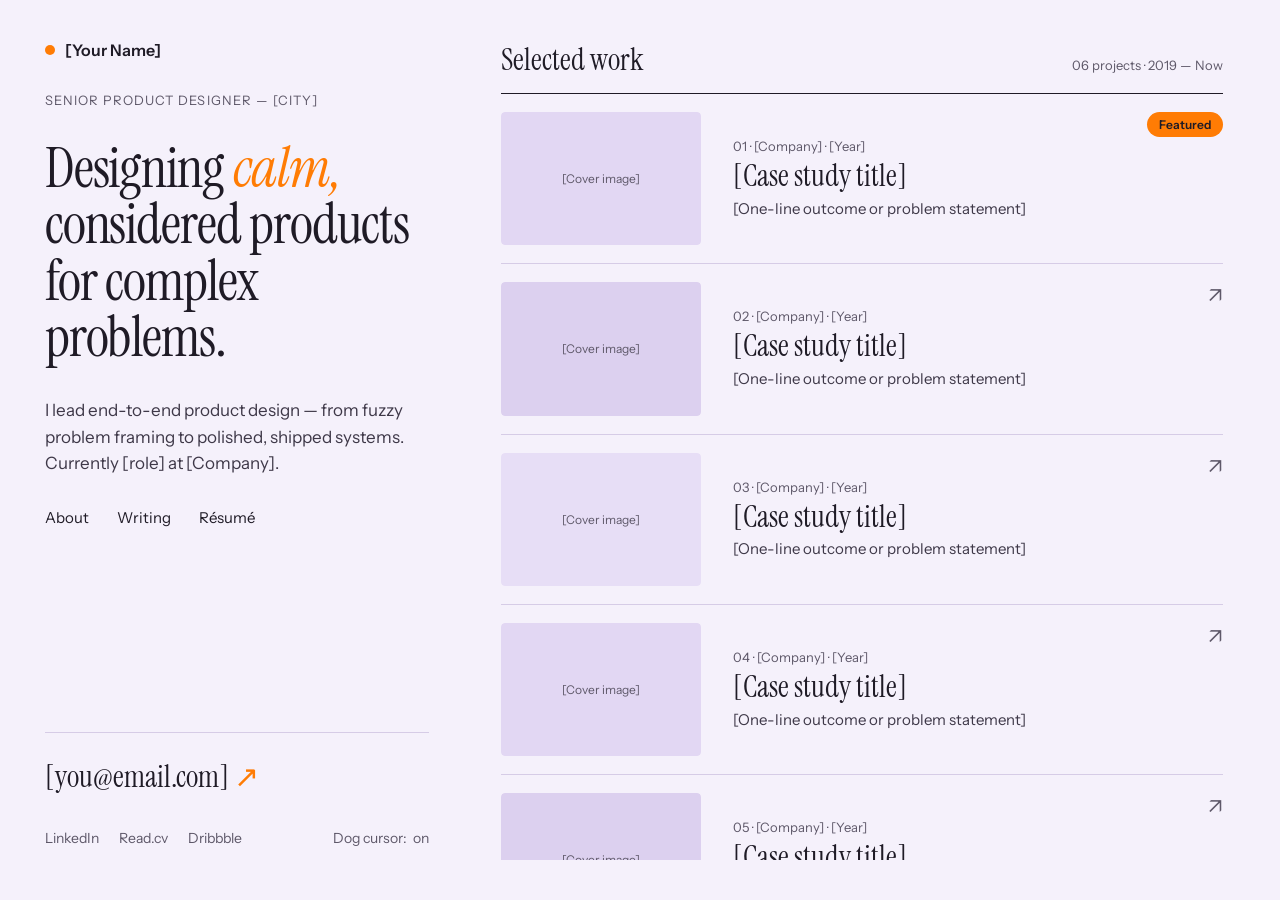
==== index.html @ d80ab1b8 "Add portfolio site: editorial split home and case study template Plain HTML/CSS/JS with a Whisper li" ====
<!doctype html>
<html lang="en">
<head>
  <meta charset="utf-8">
  <meta name="viewport" content="width=device-width, initial-scale=1">
  <title>[Your Name] — Senior Product Designer</title>
  <meta name="description" content="[Your Name] is a senior product designer designing calm, considered products for complex problems.">
  <link rel="preconnect" href="https://fonts.googleapis.com">
  <link rel="preconnect" href="https://fonts.gstatic.com" crossorigin>
  <link href="https://fonts.googleapis.com/css2?family=Instrument+Serif:ital@0;1&family=Instrument+Sans:wght@400;500;600&display=swap" rel="stylesheet">
  <link rel="stylesheet" href="styles.css">
  <script src="main.js" defer></script>
</head>
<body>
  <div class="shell">

    <aside class="intro">
      <div class="intro-top">
        <a class="brand" href="./"><span class="brand-dot"></span>[Your Name]</a>
        <p class="eyebrow">Senior Product Designer — [City]</p>
        <h1 class="serif">Designing <em class="accent wiggle">calm,</em> considered products for complex problems.</h1>
        <p class="bio">I lead end-to-end product design — from fuzzy problem framing to polished, shipped systems. Currently [role] at [Company].</p>
        <nav aria-label="Main">
          <a href="#" data-roll>About</a>
          <a href="#" data-roll>Writing</a>
          <a href="#" data-roll>Résumé</a>
        </nav>
      </div>

      <div class="contact">
        <a class="email" href="mailto:you@email.com">[you@email.com] <span class="accent">↗</span></a>
        <div class="contact-meta">
          <div class="socials">
            <a href="#" data-roll>LinkedIn</a>
            <a href="#" data-roll>Read.cv</a>
            <a href="#" data-roll>Dribbble</a>
          </div>
          <button class="dog-toggle" type="button" data-dog-toggle aria-pressed="true">Dog cursor: <span data-dog-state>on</span></button>
        </div>
      </div>
    </aside>

    <main class="worklist" id="work">
      <div class="worklist-head">
        <h2 class="serif">Selected work</h2>
        <span class="muted" style="font-size: 13px">06 projects · 2019 — Now</span>
      </div>

      <!-- To add a project: copy one <a class="project"> block.
           Replace the placeholder div with <img src="assets/your-cover.jpg" alt="…"> -->

      <a class="project" href="work/project-01.html">
        <div class="project-cover"><div class="placeholder">[Cover image]</div></div>
        <div class="project-text">
          <span class="project-meta">01 · [Company] · [Year]</span>
          <span class="project-title">[Case study title]</span>
          <span class="project-line">[One-line outcome or problem statement]</span>
        </div>
        <span class="tag">Featured</span>
      </a>

      <a class="project" href="#">
        <div class="project-cover"><div class="placeholder tone-2">[Cover image]</div></div>
        <div class="project-text">
          <span class="project-meta">02 · [Company] · [Year]</span>
          <span class="project-title">[Case study title]</span>
          <span class="project-line">[One-line outcome or problem statement]</span>
        </div>
        <span class="project-arrow" aria-hidden="true">↗</span>
      </a>

      <a class="project" href="#">
        <div class="project-cover"><div class="placeholder tone-3">[Cover image]</div></div>
        <div class="project-text">
          <span class="project-meta">03 · [Company] · [Year]</span>
          <span class="project-title">[Case study title]</span>
          <span class="project-line">[One-line outcome or problem statement]</span>
        </div>
        <span class="project-arrow" aria-hidden="true">↗</span>
      </a>

      <a class="project" href="#">
        <div class="project-cover"><div class="placeholder">[Cover image]</div></div>
        <div class="project-text">
          <span class="project-meta">04 · [Company] · [Year]</span>
          <span class="project-title">[Case study title]</span>
          <span class="project-line">[One-line outcome or problem statement]</span>
        </div>
        <span class="project-arrow" aria-hidden="true">↗</span>
      </a>

      <a class="project" href="#">
        <div class="project-cover"><div class="placeholder tone-2">[Cover image]</div></div>
        <div class="project-text">
          <span class="project-meta">05 · [Company] · [Year]</span>
          <span class="project-title">[Case study title]</span>
          <span class="project-line">[One-line outcome or problem statement]</span>
        </div>
        <span class="project-arrow" aria-hidden="true">↗</span>
      </a>

      <a class="project" href="#">
        <div class="project-cover"><div class="placeholder tone-3">[Cover image]</div></div>
        <div class="project-text">
          <span class="project-meta">06 · [Company] · [Year]</span>
          <span class="project-title">[Case study title]</span>
          <span class="project-line">[One-line outcome or problem statement]</span>
        </div>
        <span class="project-arrow" aria-hidden="true">↗</span>
      </a>

      <a class="archive-link" href="#">
        <span data-roll>Archive &amp; side projects</span>
        <span class="muted">→</span>
      </a>

      <p class="muted" style="font-size: 13px; padding: 8px 0 24px">© 2026 [Your Name]</p>
    </main>

  </div>
</body>
</html>
---- styles.css ----
/* ==========================================================================
   Tokens
   ========================================================================== */
:root {
  --bg: #F5F1FB;          /* Whisper lilac */
  --surface: #EDE6F8;     /* cards, insight boxes */
  --ink: #1F1B26;         /* primary text */
  --ink-2: #3E3848;       /* body text */
  --muted: #5E5869;       /* secondary text */
  --line: #D6CCE6;        /* dividers */
  --accent: #FF7C04;      /* the pop of color */
  --band: #6E597A;        /* "next case study" band */
  --band-text: #F5F1FB;
  --band-muted: #E6DEF2;

  --tone-1: #E2D7F3;      /* image placeholders */
  --tone-2: #DCD0EF;
  --tone-3: #E7DEF6;

  --serif: 'Instrument Serif', Georgia, serif;
  --sans: 'Instrument Sans', system-ui, -apple-system, sans-serif;

  --gutter: clamp(16px, 3.5vw, 56px);
  --max: 1280px;
  --ease: cubic-bezier(.2, .7, .2, 1);
}

/* ==========================================================================
   Base
   ========================================================================== */
*, *::before, *::after { box-sizing: border-box; }
html { -webkit-text-size-adjust: 100%; }
body {
  margin: 0;
  background: var(--bg);
  color: var(--ink);
  font-family: var(--sans);
  -webkit-font-smoothing: antialiased;
}
img { display: block; max-width: 100%; }
a { color: var(--ink); }
a:hover { color: var(--muted); }
:focus-visible { outline: 2px solid var(--ink); outline-offset: 3px; border-radius: 2px; }
h1, h2, h3, p, figure, blockquote, dl, dd { margin: 0; }

.serif { font-family: var(--serif); font-weight: 400; }
.eyebrow { font-size: 13px; letter-spacing: .08em; text-transform: uppercase; color: var(--muted); }
.muted { color: var(--muted); }
.accent { color: var(--accent); }
.visually-hidden {
  position: absolute; width: 1px; height: 1px; overflow: hidden;
  clip: rect(0 0 0 0); white-space: nowrap;
}

.brand { display: inline-flex; align-items: center; gap: 10px; text-decoration: none; font-weight: 600; font-size: 16px; }
.brand-dot { width: 10px; height: 10px; border-radius: 50%; background: var(--accent); transition: transform .4s var(--ease); }
.brand:hover .brand-dot { transform: scale(1.6); }

.placeholder {
  display: flex; align-items: center; justify-content: center;
  border-radius: 4px; background: var(--tone-1);
  color: var(--muted); font-size: 12px; text-align: center;
}
.tone-2 { background: var(--tone-2); }
.tone-3 { background: var(--tone-3); }

/* ==========================================================================
   Home — split layout
   ========================================================================== */
.shell {
  min-height: 100vh;
  padding: 40px var(--gutter);
  display: flex; flex-wrap: wrap; gap: 32px 72px;
}
.intro {
  flex: 1 1 340px; max-width: 460px;
  display: flex; flex-direction: column; justify-content: space-between; gap: 32px;
}
.intro-top { display: flex; flex-direction: column; gap: 32px; }
.intro h1 { font-size: clamp(44px, 4.4vw, 64px); line-height: 1; letter-spacing: -.02em; }
.intro .bio { font-size: 17px; line-height: 1.55; color: var(--ink-2); }
.intro nav { display: flex; flex-wrap: wrap; gap: 28px; font-size: 15px; }
.intro nav a { text-decoration: none; }

.contact { display: flex; flex-direction: column; gap: 20px; padding-top: 24px; border-top: 1px solid var(--line); }
.contact .email { font-family: var(--serif); font-size: 30px; text-decoration: none; }
.contact-meta { display: flex; flex-wrap: wrap; justify-content: space-between; align-items: center; gap: 16px; font-size: 14px; color: var(--muted); }
.socials { display: flex; flex-wrap: wrap; gap: 20px; }
.socials a { color: var(--muted); }

.worklist { flex: 999 1 560px; min-width: 0; display: flex; flex-direction: column; }
.worklist-head {
  position: sticky; top: 0; z-index: 1; background: var(--bg);
  display: flex; justify-content: space-between; align-items: baseline;
  padding-bottom: 14px; border-bottom: 1px solid var(--ink);
}
.worklist-head h2 { font-size: 30px; }

.project {
  display: flex; flex-wrap: wrap; align-items: center; gap: 16px 32px;
  padding: 18px 0; border-bottom: 1px solid var(--line);
  text-decoration: none; flex-shrink: 0;
}
.project:hover { color: var(--ink); }
.project-cover { flex: 0 0 200px; aspect-ratio: 3 / 2; overflow: hidden; border-radius: 4px; }
.project-cover > * { width: 100%; height: 100%; object-fit: cover; transition: transform .6s var(--ease); }
.project-text { flex: 1 1 260px; min-width: 0; display: flex; flex-direction: column; gap: 6px; }
.project-meta { font-size: 13px; color: var(--muted); }
.project-title { font-family: var(--serif); font-size: 30px; line-height: 1.05; }
.project-line { font-size: 15px; line-height: 1.45; color: var(--ink-2); }
.project-arrow { align-self: flex-start; font-size: 22px; color: var(--muted); transition: transform .4s var(--ease), color .4s; }
.tag { align-self: flex-start; padding: 5px 12px; border-radius: 999px; background: var(--accent); color: var(--ink); font-size: 12px; font-weight: 600; }

.archive-link { display: flex; justify-content: space-between; align-items: center; min-height: 64px; text-decoration: none; font-size: 15px; flex-shrink: 0; }

@media (min-width: 960px) {
  .shell { height: 100vh; overflow: hidden; flex-wrap: nowrap; }
  .intro { flex: 0 0 clamp(340px, 30vw, 440px); }
  .worklist { height: 100%; overflow-y: auto; padding-right: 12px; scrollbar-width: thin; scrollbar-color: #CFC3E3 transparent; }
}

/* ==========================================================================
   Case study
   ========================================================================== */
.topbar { position: sticky; top: 0; z-index: 10; background: var(--bg); border-bottom: 1px solid var(--line); }
.topbar-inner, .container { max-width: var(--max); margin: 0 auto; padding: 0 var(--gutter); }
.topbar-inner { min-height: 64px; display: flex; flex-wrap: wrap; justify-content: space-between; align-items: center; gap: 12px; font-size: 14px; }
.topbar-inner > a:not(.brand) { display: inline-flex; align-items: center; min-height: 44px; text-decoration: none; }

.cs-hero { padding: 96px 0 56px; display: flex; flex-direction: column; gap: 32px; }
.cs-hero h1 { max-width: 1080px; font-size: clamp(48px, 7vw, 104px); line-height: .98; letter-spacing: -.02em; }
.cs-hero .summary { max-width: 680px; font-size: 20px; line-height: 1.55; color: var(--ink-2); }

.facts {
  display: grid; grid-template-columns: repeat(auto-fit, minmax(200px, 1fr)); gap: 24px 32px;
  padding: 28px 0; border-top: 1px solid var(--ink); border-bottom: 1px solid var(--line);
}
.facts div { display: flex; flex-direction: column; gap: 6px; }
.facts dt { font-size: 13px; color: var(--muted); }
.facts dd { font-size: 16px; }

.hero-image { margin-top: 56px; aspect-ratio: 16 / 9; border-radius: 6px; font-size: 14px; }

.metrics { display: grid; grid-template-columns: repeat(auto-fit, minmax(220px, 1fr)); gap: 32px; padding: 72px 0; border-bottom: 1px solid var(--line); }
.metric { display: flex; flex-direction: column; gap: 10px; }
.metric-bar { width: 24px; height: 3px; background: var(--accent); }
.metric-value { font-family: var(--serif); font-size: 64px; line-height: 1; }
.metric-label { font-size: 15px; color: var(--ink-2); }

.chapter { display: flex; flex-wrap: wrap; gap: 24px 72px; padding: 96px 0; border-bottom: 1px solid var(--line); }
.chapter.no-rule { border-bottom: 0; }
.chapter-label { flex: 1 1 240px; max-width: 320px; }
.chapter-label > div { position: sticky; top: 104px; display: flex; flex-direction: column; gap: 8px; }
.chapter-label h2 { font-size: 40px; line-height: 1.05; }
.chapter-body { flex: 999 1 560px; min-width: 0; display: flex; flex-direction: column; gap: 24px; font-size: 18px; line-height: 1.65; color: var(--ink-2); }

.quote { display: flex; flex-direction: column; gap: 16px; padding: 16px 0; }
.quote-mark { font-family: var(--serif); font-size: 72px; line-height: .5; color: var(--accent); }
.quote p { font-family: var(--serif); font-style: italic; font-size: clamp(28px, 3vw, 40px); line-height: 1.2; color: var(--ink); }
.quote cite { font-style: normal; font-size: 14px; color: var(--muted); }

.insights { display: grid; grid-template-columns: repeat(auto-fit, minmax(220px, 1fr)); gap: 16px; }
.insight { padding: 24px; border-radius: 6px; background: var(--surface); display: flex; flex-direction: column; gap: 8px; color: var(--ink); font-size: 17px; line-height: 1.45; }
.insight span:first-child { font-size: 13px; color: var(--muted); }

.figure { display: flex; flex-direction: column; gap: 14px; margin: 0 0 96px; }
.figure figcaption { font-size: 14px; color: var(--muted); }
.figure-pair { display: grid; grid-template-columns: repeat(auto-fit, minmax(300px, 1fr)); gap: 16px; }
.figure-pair > * { aspect-ratio: 4 / 3; border-radius: 6px; }
.figure-wide { aspect-ratio: 16 / 9; border-radius: 6px; font-size: 14px; }

.decisions { list-style: none; margin: 0; padding: 0; display: flex; flex-direction: column; gap: 0; }
.decisions li { display: flex; gap: 24px; padding: 32px 0; border-bottom: 1px solid var(--line); }
.decisions li:first-child { padding-top: 0; }
.decisions li:last-child { padding-bottom: 0; border-bottom: 0; }
.decisions .num { flex: 0 0 40px; font-family: var(--serif); font-size: 28px; color: var(--muted); }
.decisions h3 { font-family: var(--serif); font-weight: 400; font-size: 28px; line-height: 1.15; color: var(--ink); margin-bottom: 8px; }
.decisions p { font-size: 17px; line-height: 1.6; }

.next { display: block; background: var(--band); color: var(--band-text); text-decoration: none; }
.next:hover { color: var(--band-text); }
.next-inner { max-width: var(--max); margin: 0 auto; padding: 72px var(--gutter); display: flex; flex-wrap: wrap; align-items: center; gap: 32px 56px; }
.next-text { flex: 1 1 360px; display: flex; flex-direction: column; gap: 16px; }
.next-text .eyebrow, .next-text .muted { color: var(--band-muted); }
.next-title { font-family: var(--serif); font-size: clamp(40px, 5vw, 72px); line-height: 1; }
.next-cover { flex: 0 1 360px; aspect-ratio: 3 / 2; border-radius: 4px; background: #5B4866; color: var(--band-muted); }

.site-footer { max-width: var(--max); margin: 0 auto; padding: 32px var(--gutter) 40px; display: flex; flex-wrap: wrap; justify-content: space-between; align-items: center; gap: 16px; font-size: 14px; color: var(--muted); }
.site-footer .email { font-family: var(--serif); font-size: 24px; text-decoration: none; }

/* ==========================================================================
   Mini interactions
   Each one only runs on devices with a real hover pointer, and is switched
   off for people who ask their OS for reduced motion.
   ========================================================================== */

/* 1. Rolling links — text slides up and is replaced by a copy (main.js
      wraps the text of any element with [data-roll]). */
.roll { display: inline-block; height: 1.2em; line-height: 1.2; overflow: hidden; vertical-align: bottom; }
.roll-inner { display: block; transition: transform .45s var(--ease); }
.roll-inner > span { display: block; }

/* 2. Project rows — title shifts right and goes italic, cover zooms,
      arrow tilts toward the reader. */
.project-title { display: inline-block; transition: transform .5s var(--ease), letter-spacing .5s var(--ease); }

/* 3. Headline accent word wobbles once on hover. */
.wiggle { display: inline-block; }

@media (hover: hover) and (pointer: fine) and (prefers-reduced-motion: no-preference) {
  a:hover .roll-inner, button:hover .roll-inner { transform: translateY(-1.2em); }

  .project:hover .project-title { transform: translateX(10px); font-style: italic; }
  .project:hover .project-cover > * { transform: scale(1.06); }
  .project:hover .project-arrow { transform: translate(3px, -3px); color: var(--accent); }

  .wiggle:hover { animation: wiggle .7s var(--ease); }
}
@keyframes wiggle {
  0%, 100% { transform: rotate(0); }
  20% { transform: rotate(-6deg) translateY(-2px); }
  45% { transform: rotate(5deg); }
  70% { transform: rotate(-2deg); }
}

/* 4. Dog cursor — a little dog follows the pointer (main.js).
      The native cursor stays visible so nothing gets harder to use. */
.dog-cursor {
  position: fixed; left: 0; top: 0; z-index: 9999;
  width: 44px; height: 44px; pointer-events: none;
  opacity: 0; transition: opacity .3s, width .3s var(--ease), height .3s var(--ease);
  will-change: transform;
}
.dog-cursor.is-visible { opacity: 1; }
.dog-cursor.is-excited { width: 60px; height: 60px; }
.dog-cursor svg { width: 100%; height: 100%; display: block; }

.dog-toggle {
  display: inline-flex; align-items: center; gap: 6px; min-height: 44px; padding: 0;
  border: 0; background: none; font: inherit; color: var(--muted); cursor: pointer;
}
.dog-toggle:hover { color: var(--ink); }
@media not ((hover: hover) and (pointer: fine)) { .dog-toggle { display: none; } }
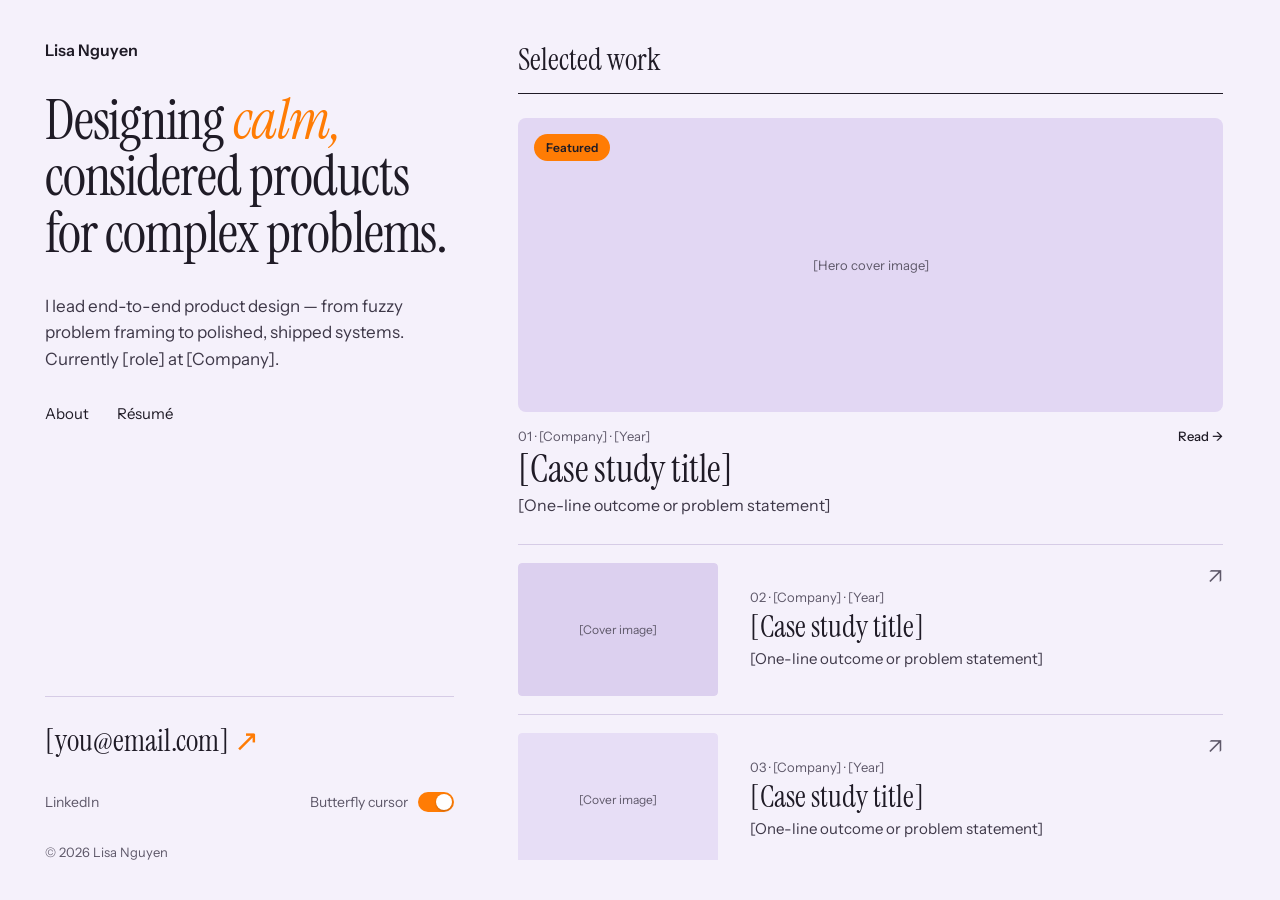
==== commit a6d8bd9d: "Add About page, featured card, butterfly cursor and layout fixes - Keep the split layout from 768px " ====
--- a/index.html
+++ b/index.html
@@ -3,8 +3,8 @@
 <head>
   <meta charset="utf-8">
   <meta name="viewport" content="width=device-width, initial-scale=1">
-  <title>[Your Name] — Senior Product Designer</title>
-  <meta name="description" content="[Your Name] is a senior product designer designing calm, considered products for complex problems.">
+  <title>Lisa Nguyen — Senior Product Designer</title>
+  <meta name="description" content="Lisa Nguyen is a senior product designer designing calm, considered products for complex problems.">
   <link rel="preconnect" href="https://fonts.googleapis.com">
   <link rel="preconnect" href="https://fonts.gstatic.com" crossorigin>
   <link href="https://fonts.googleapis.com/css2?family=Instrument+Serif:ital@0;1&family=Instrument+Sans:wght@400;500;600&display=swap" rel="stylesheet">
@@ -16,13 +16,11 @@
 
     <aside class="intro">
       <div class="intro-top">
-        <a class="brand" href="./"><span class="brand-dot"></span>[Your Name]</a>
-        <p class="eyebrow">Senior Product Designer — [City]</p>
+        <a class="brand" href="./">Lisa Nguyen</a>
         <h1 class="serif">Designing <em class="accent wiggle">calm,</em> considered products for complex problems.</h1>
         <p class="bio">I lead end-to-end product design — from fuzzy problem framing to polished, shipped systems. Currently [role] at [Company].</p>
         <nav aria-label="Main">
-          <a href="#" data-roll>About</a>
-          <a href="#" data-roll>Writing</a>
+          <a href="about.html" data-roll>About</a>
           <a href="#" data-roll>Résumé</a>
         </nav>
       </div>
@@ -32,23 +30,42 @@
         <div class="contact-meta">
           <div class="socials">
             <a href="#" data-roll>LinkedIn</a>
-            <a href="#" data-roll>Read.cv</a>
-            <a href="#" data-roll>Dribbble</a>
           </div>
-          <button class="dog-toggle" type="button" data-dog-toggle aria-pressed="true">Dog cursor: <span data-dog-state>on</span></button>
+          <button class="cursor-toggle" type="button" role="switch" aria-checked="true" data-cursor-toggle>
+            Butterfly cursor <span class="switch" aria-hidden="true"><span class="switch-thumb"></span></span>
+          </button>
         </div>
+        <p class="copyright">© 2026 Lisa Nguyen</p>
       </div>
     </aside>
 
     <main class="worklist" id="work">
       <div class="worklist-head">
         <h2 class="serif">Selected work</h2>
-        <span class="muted" style="font-size: 13px">06 projects · 2019 — Now</span>
       </div>
 
       <!-- To add a project: copy one <a class="project"> block.
            Replace the placeholder div with <img src="assets/your-cover.jpg" alt="…"> -->
 
+      <!-- Featured card · option A, slim (wide short cover, no button) -->
+      <a class="featured" href="work/project-01.html">
+        <div class="featured-cover">
+          <div class="placeholder">[Hero cover image]</div>
+          <span class="tag">Featured</span>
+        </div>
+        <div class="featured-text">
+          <span class="featured-meta">
+            <span>01 · [Company] · [Year]</span>
+            <span class="featured-read">Read <span class="featured-arrow" aria-hidden="true">→</span></span>
+          </span>
+          <span class="featured-title">[Case study title]</span>
+          <span class="featured-line">[One-line outcome or problem statement]</span>
+        </div>
+      </a>
+
+      <!-- [HIDDEN: featured-row] Original featured project as a regular row.
+           To bring it back, delete this comment's opening and closing lines
+           and remove the "Featured card · option A" block above.
       <a class="project" href="work/project-01.html">
         <div class="project-cover"><div class="placeholder">[Cover image]</div></div>
         <div class="project-text">
@@ -58,6 +75,7 @@
         </div>
         <span class="tag">Featured</span>
       </a>
+      [/HIDDEN: featured-row] -->
 
       <a class="project" href="#">
         <div class="project-cover"><div class="placeholder tone-2">[Cover image]</div></div>
@@ -109,12 +127,15 @@
         <span class="project-arrow" aria-hidden="true">↗</span>
       </a>
 
+      <!-- [HIDDEN: archive-link] "Archive & side projects" link, hidden for now.
+           To bring it back, delete this comment's opening and closing lines.
       <a class="archive-link" href="#">
         <span data-roll>Archive &amp; side projects</span>
         <span class="muted">→</span>
       </a>
+      [/HIDDEN: archive-link] -->
+      <div style="height: 24px"></div>
 
-      <p class="muted" style="font-size: 13px; padding: 8px 0 24px">© 2026 [Your Name]</p>
     </main>
 
   </div>
--- a/styles.css
+++ b/styles.css
@@ -52,9 +52,9 @@
   clip: rect(0 0 0 0); white-space: nowrap;
 }
 
-.brand { display: inline-flex; align-items: center; gap: 10px; text-decoration: none; font-weight: 600; font-size: 16px; }
-.brand-dot { width: 10px; height: 10px; border-radius: 50%; background: var(--accent); transition: transform .4s var(--ease); }
-.brand:hover .brand-dot { transform: scale(1.6); }
+.brand { display: inline-flex; align-items: center; text-decoration: none; font-weight: 600; font-size: 16px; }
+.copyright { font-size: 13px; color: var(--muted); }
+.site-footer .copyright { flex-basis: 100%; }
 
 .placeholder {
   display: flex; align-items: center; justify-content: center;
@@ -102,21 +102,37 @@
   text-decoration: none; flex-shrink: 0;
 }
 .project:hover { color: var(--ink); }
-.project-cover { flex: 0 0 200px; aspect-ratio: 3 / 2; overflow: hidden; border-radius: 4px; }
+.project-cover { flex: 0 0 clamp(140px, 16vw, 200px); aspect-ratio: 3 / 2; overflow: hidden; border-radius: 4px; }
 .project-cover > * { width: 100%; height: 100%; object-fit: cover; transition: transform .6s var(--ease); }
-.project-text { flex: 1 1 260px; min-width: 0; display: flex; flex-direction: column; gap: 6px; }
+.project-text { flex: 1 1 220px; min-width: 0; display: flex; flex-direction: column; gap: 6px; }
 .project-meta { font-size: 13px; color: var(--muted); }
 .project-title { font-family: var(--serif); font-size: 30px; line-height: 1.05; }
 .project-line { font-size: 15px; line-height: 1.45; color: var(--ink-2); }
 .project-arrow { align-self: flex-start; font-size: 22px; color: var(--muted); transition: transform .4s var(--ease), color .4s; }
 .tag { align-self: flex-start; padding: 5px 12px; border-radius: 999px; background: var(--accent); color: var(--ink); font-size: 12px; font-weight: 600; }
 
+/* Featured card — option A (slim): wide short cover at the top of the work list */
+.featured {
+  display: flex; flex-direction: column; gap: 16px; flex-shrink: 0;
+  padding: 24px 0 26px; border-bottom: 1px solid var(--line); text-decoration: none;
+}
+.featured:hover { color: var(--ink); }
+.featured-cover { position: relative; aspect-ratio: 12 / 5; overflow: hidden; border-radius: 8px; }
+.featured-cover > :first-child { width: 100%; height: 100%; object-fit: cover; font-size: 13px; transition: transform .7s var(--ease); }
+.featured-cover .tag { position: absolute; top: 16px; left: 16px; padding: 6px 12px; }
+.featured-text { display: flex; flex-direction: column; gap: 6px; }
+.featured-meta { display: flex; justify-content: space-between; align-items: baseline; gap: 16px; font-size: 13px; color: var(--muted); }
+.featured-read { color: var(--ink); font-weight: 500; white-space: nowrap; }
+.featured-title { font-family: var(--serif); font-size: clamp(30px, 3vw, 38px); line-height: 1.02; display: inline-block; transition: transform .5s var(--ease); }
+.featured-line { font-size: 16px; line-height: 1.45; color: var(--ink-2); }
+.featured-arrow { display: inline-block; transition: transform .4s var(--ease); }
+
 .archive-link { display: flex; justify-content: space-between; align-items: center; min-height: 64px; text-decoration: none; font-size: 15px; flex-shrink: 0; }
 
-@media (min-width: 960px) {
-  .shell { height: 100vh; overflow: hidden; flex-wrap: nowrap; }
-  .intro { flex: 0 0 clamp(340px, 30vw, 440px); }
-  .worklist { height: 100%; overflow-y: auto; padding-right: 12px; scrollbar-width: thin; scrollbar-color: #CFC3E3 transparent; }
+@media (min-width: 768px) {
+  .shell { height: 100vh; overflow: hidden; flex-wrap: nowrap; column-gap: clamp(32px, 5vw, 72px); }
+  .intro { flex: 0 0 clamp(280px, 32vw, 440px); }
+  .worklist { flex: 1 1 0; height: 100%; overflow-y: auto; padding-right: 12px; scrollbar-width: thin; scrollbar-color: #CFC3E3 transparent; }
 }
 
 /* ==========================================================================
@@ -189,6 +205,48 @@
 .site-footer .email { font-family: var(--serif); font-size: 24px; text-decoration: none; }
 
 /* ==========================================================================
+   About
+   ========================================================================== */
+.about-hero { display: flex; flex-wrap: wrap; align-items: flex-end; gap: 48px 72px; padding: 96px 0; border-bottom: 1px solid var(--ink); }
+.about-intro { flex: 999 1 520px; display: flex; flex-direction: column; gap: 32px; }
+.about-intro h1 { font-size: clamp(40px, 5.2vw, 76px); line-height: 1.02; letter-spacing: -.02em; }
+.about-intro .summary { max-width: 620px; font-size: 20px; line-height: 1.55; color: var(--ink-2); }
+.portrait { flex: 1 1 280px; max-width: 400px; aspect-ratio: 4 / 5; border-radius: 6px; object-fit: cover; font-size: 14px; }
+
+.principles { list-style: none; margin: 0; padding: 0; display: flex; flex-direction: column; }
+.principles li { display: flex; gap: 24px; padding: 28px 0; border-bottom: 1px solid var(--line); }
+.principles li:first-child { padding-top: 0; }
+.principles li:last-child { padding-bottom: 0; border-bottom: 0; }
+.principles .num { flex: 0 0 40px; font-family: var(--serif); font-size: 28px; color: var(--muted); }
+.principles h3 { font-family: var(--serif); font-weight: 400; font-size: 28px; line-height: 1.15; color: var(--ink); margin-bottom: 6px; }
+
+.experience { list-style: none; margin: 0; padding: 0; border-top: 1px solid var(--line); }
+.experience li {
+  display: grid; grid-template-columns: minmax(0, 3fr) minmax(0, 2fr) auto; gap: 8px 24px; align-items: baseline;
+  padding: 20px 0; border-bottom: 1px solid var(--line);
+}
+.exp-role { font-family: var(--serif); font-size: 26px; line-height: 1.15; color: var(--ink); }
+.exp-co { font-size: 16px; color: var(--ink-2); }
+.exp-years { font-size: 14px; color: var(--muted); white-space: nowrap; }
+@media (max-width: 600px) {
+  .experience li { grid-template-columns: 1fr auto; }
+  .exp-co { grid-column: 1; grid-row: 2; }
+}
+
+.capabilities { display: grid; grid-template-columns: repeat(auto-fit, minmax(180px, 1fr)); gap: 32px; }
+.cap-head { font-family: var(--sans); font-size: 13px; font-weight: 500; letter-spacing: .08em; text-transform: uppercase; color: var(--muted); margin-bottom: 14px; }
+.capabilities ul { list-style: none; margin: 0; padding: 0; display: flex; flex-direction: column; gap: 10px; color: var(--ink); font-size: 17px; }
+
+.offclock { display: grid; grid-template-columns: repeat(3, minmax(0, 1fr)); gap: 12px; margin-top: 16px; }
+.offclock > * { aspect-ratio: 1; border-radius: 6px; }
+@media (max-width: 600px) { .offclock { grid-template-columns: repeat(2, minmax(0, 1fr)); } }
+
+.about-cta { border-top: 1px solid var(--line); padding: 96px 0 72px; }
+.about-cta .container { display: flex; flex-direction: column; gap: 24px; }
+.cta-link { font-family: var(--serif); font-size: clamp(48px, 8vw, 128px); line-height: .95; letter-spacing: -.03em; text-decoration: none; }
+.cta-link em { color: var(--accent); }
+
+/* ==========================================================================
    Mini interactions
    Each one only runs on devices with a real hover pointer, and is switched
    off for people who ask their OS for reduced motion.
@@ -215,6 +273,10 @@
   .project:hover .project-arrow { transform: translate(3px, -3px); color: var(--accent); }
 
   .wiggle:hover { animation: wiggle .7s var(--ease); }
+
+  .featured:hover .featured-cover > :first-child { transform: scale(1.04); }
+  .featured:hover .featured-title { transform: translateX(8px); font-style: italic; }
+  .featured:hover .featured-arrow { transform: translateX(4px); }
 }
 @keyframes wiggle {
   0%, 100% { transform: rotate(0); }
@@ -223,21 +285,43 @@
   70% { transform: rotate(-2deg); }
 }
 
-/* 4. Dog cursor — a little dog follows the pointer (main.js).
-      The native cursor stays visible so nothing gets harder to use. */
-.dog-cursor {
+/* 4. Butterfly cursor — a monarch follows the pointer (main.js) and flaps its
+      wings over links. The native cursor stays visible. */
+.cursor-buddy {
   position: fixed; left: 0; top: 0; z-index: 9999;
   width: 44px; height: 44px; pointer-events: none;
   opacity: 0; transition: opacity .3s, width .3s var(--ease), height .3s var(--ease);
   will-change: transform;
 }
-.dog-cursor.is-visible { opacity: 1; }
-.dog-cursor.is-excited { width: 60px; height: 60px; }
-.dog-cursor svg { width: 100%; height: 100%; display: block; }
-
-.dog-toggle {
-  display: inline-flex; align-items: center; gap: 6px; min-height: 44px; padding: 0;
+.cursor-buddy.is-visible { opacity: 1; }
+.cursor-buddy.is-excited { width: 52px; height: 52px; }
+.cursor-buddy svg { width: 100%; height: 100%; display: block; overflow: visible; }
+
+/* Each wing folds toward the body (x = 32 in the drawing) and back out. */
+.cursor-buddy .wing { transform-box: view-box; transform-origin: 32px 32px; }
+.cursor-buddy.is-excited .wing { animation: flap .32s ease-in-out infinite alternate; }
+@keyframes flap {
+  from { transform: scaleX(1); }
+  to { transform: scaleX(.18); }
+}
+@media (prefers-reduced-motion: reduce) {
+  .cursor-buddy.is-excited .wing { animation: none; transform: scaleX(.7); }
+}
+
+.cursor-toggle {
+  display: inline-flex; align-items: center; gap: 10px; min-height: 44px; padding: 0;
   border: 0; background: none; font: inherit; color: var(--muted); cursor: pointer;
 }
-.dog-toggle:hover { color: var(--ink); }
-@media not ((hover: hover) and (pointer: fine)) { .dog-toggle { display: none; } }
+.cursor-toggle:hover { color: var(--ink); }
+.switch {
+  position: relative; flex: none; width: 36px; height: 20px; border-radius: 999px;
+  background: #8F849F; transition: background .25s var(--ease);
+}
+.switch-thumb {
+  position: absolute; top: 2px; left: 2px; width: 16px; height: 16px; border-radius: 50%;
+  background: #fff; box-shadow: 0 1px 2px rgb(31 27 38 / .25);
+  transition: transform .25s var(--ease);
+}
+.cursor-toggle[aria-checked="true"] .switch { background: var(--accent); }
+.cursor-toggle[aria-checked="true"] .switch-thumb { transform: translateX(16px); }
+@media not ((hover: hover) and (pointer: fine)) { .cursor-toggle { display: none; } }
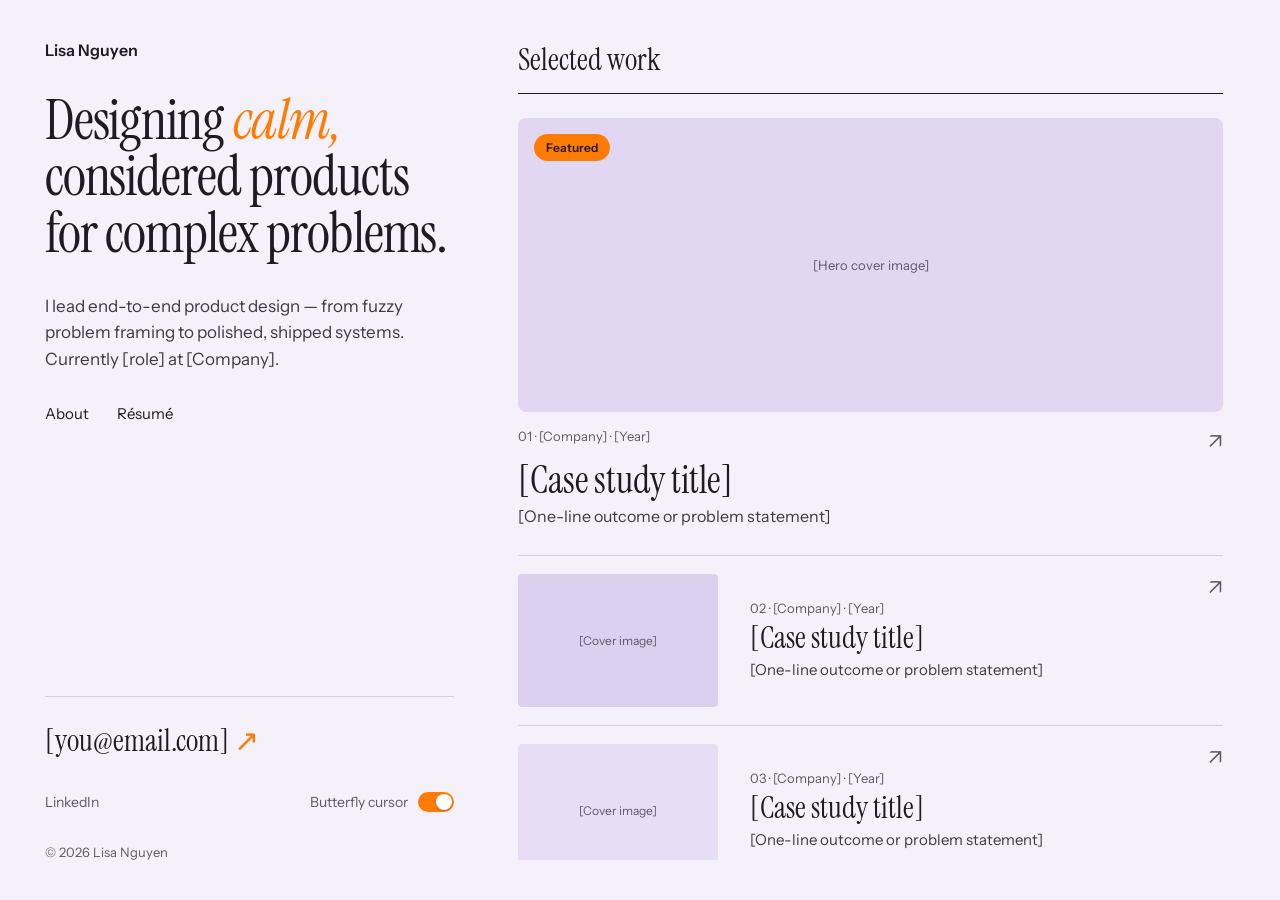
==== commit 6eff0b8d: "Use the corner arrow on the featured card Replace the featured card's "Read →" text link with the sa" ====
--- a/index.html
+++ b/index.html
@@ -56,7 +56,7 @@
         <div class="featured-text">
           <span class="featured-meta">
             <span>01 · [Company] · [Year]</span>
-            <span class="featured-read">Read <span class="featured-arrow" aria-hidden="true">→</span></span>
+            <span class="project-arrow" aria-hidden="true">↗</span>
           </span>
           <span class="featured-title">[Case study title]</span>
           <span class="featured-line">[One-line outcome or problem statement]</span>
--- a/styles.css
+++ b/styles.css
@@ -121,11 +121,9 @@
 .featured-cover > :first-child { width: 100%; height: 100%; object-fit: cover; font-size: 13px; transition: transform .7s var(--ease); }
 .featured-cover .tag { position: absolute; top: 16px; left: 16px; padding: 6px 12px; }
 .featured-text { display: flex; flex-direction: column; gap: 6px; }
-.featured-meta { display: flex; justify-content: space-between; align-items: baseline; gap: 16px; font-size: 13px; color: var(--muted); }
-.featured-read { color: var(--ink); font-weight: 500; white-space: nowrap; }
+.featured-meta { display: flex; justify-content: space-between; align-items: flex-start; gap: 16px; font-size: 13px; color: var(--muted); }
 .featured-title { font-family: var(--serif); font-size: clamp(30px, 3vw, 38px); line-height: 1.02; display: inline-block; transition: transform .5s var(--ease); }
 .featured-line { font-size: 16px; line-height: 1.45; color: var(--ink-2); }
-.featured-arrow { display: inline-block; transition: transform .4s var(--ease); }
 
 .archive-link { display: flex; justify-content: space-between; align-items: center; min-height: 64px; text-decoration: none; font-size: 15px; flex-shrink: 0; }
 
@@ -276,7 +274,7 @@
 
   .featured:hover .featured-cover > :first-child { transform: scale(1.04); }
   .featured:hover .featured-title { transform: translateX(8px); font-style: italic; }
-  .featured:hover .featured-arrow { transform: translateX(4px); }
+  .featured:hover .project-arrow { transform: translate(3px, -3px); color: var(--accent); }
 }
 @keyframes wiggle {
   0%, 100% { transform: rotate(0); }
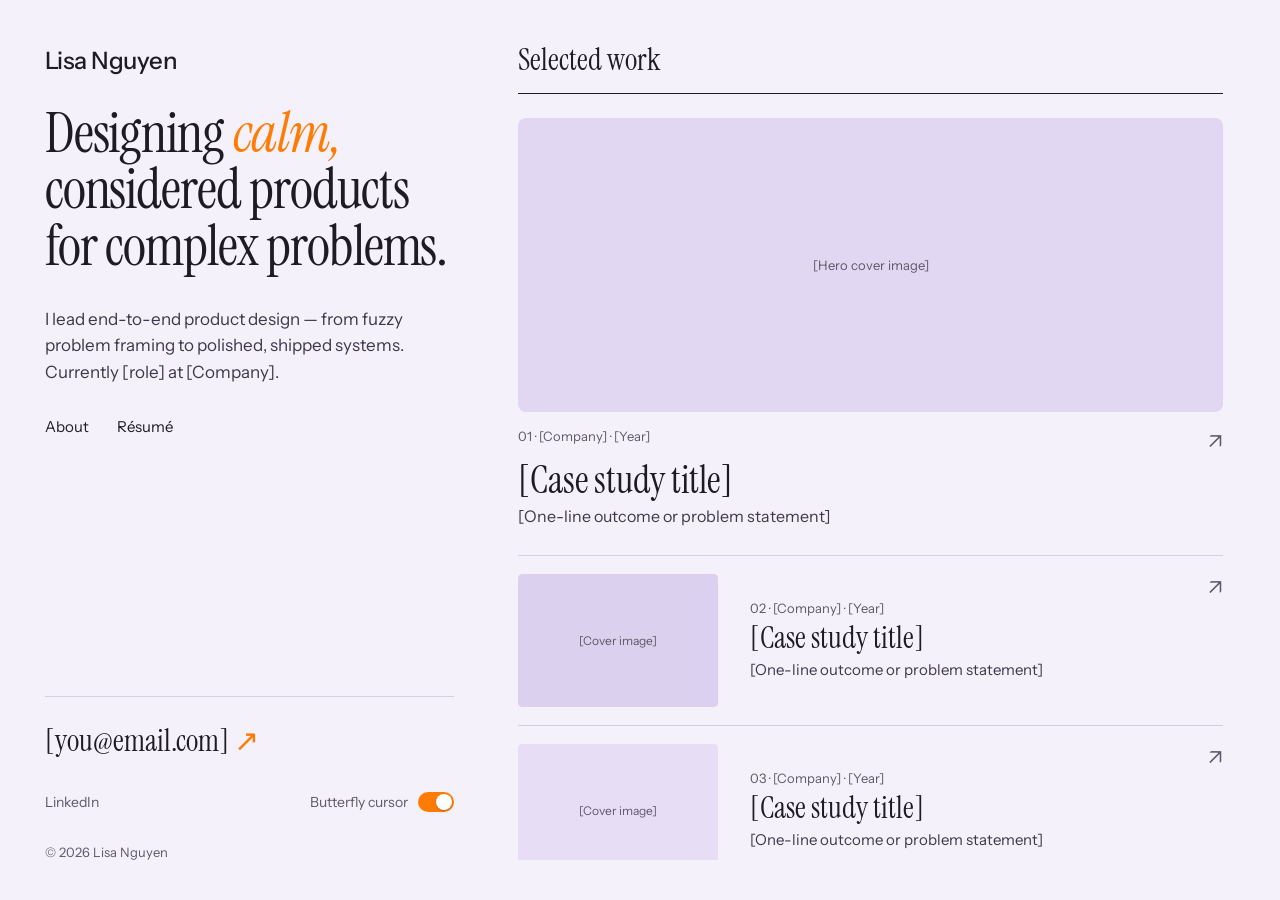
==== commit afcfdff5: "Polish the header name and featured card - Name: Instrument Sans at 24px, medium weight, slightly ti" ====
--- a/index.html
+++ b/index.html
@@ -17,7 +17,7 @@
     <aside class="intro">
       <div class="intro-top">
         <a class="brand" href="./">Lisa Nguyen</a>
-        <h1 class="serif">Designing <em class="accent wiggle">calm,</em> considered products for complex problems.</h1>
+        <h1 class="serif">Designing <em class="accent wave">calm,</em> considered products for complex problems.</h1>
         <p class="bio">I lead end-to-end product design — from fuzzy problem framing to polished, shipped systems. Currently [role] at [Company].</p>
         <nav aria-label="Main">
           <a href="about.html" data-roll>About</a>
@@ -51,7 +51,6 @@
       <a class="featured" href="work/project-01.html">
         <div class="featured-cover">
           <div class="placeholder">[Hero cover image]</div>
-          <span class="tag">Featured</span>
         </div>
         <div class="featured-text">
           <span class="featured-meta">
--- a/styles.css
+++ b/styles.css
@@ -9,6 +9,7 @@
   --muted: #5E5869;       /* secondary text */
   --line: #D6CCE6;        /* dividers */
   --accent: #FF7C04;      /* the pop of color */
+  --name-color: var(--ink);  /* your name in the header */
   --band: #6E597A;        /* "next case study" band */
   --band-text: #F5F1FB;
   --band-muted: #E6DEF2;
@@ -52,7 +53,8 @@
   clip: rect(0 0 0 0); white-space: nowrap;
 }
 
-.brand { display: inline-flex; align-items: center; text-decoration: none; font-weight: 600; font-size: 16px; }
+.brand { display: inline-flex; align-items: center; text-decoration: none; font-family: var(--sans); font-weight: 500; font-size: 24px; line-height: 1; letter-spacing: -0.02em; color: var(--name-color); transition: color .3s var(--ease); }
+.brand:hover { color: var(--muted); }
 .copyright { font-size: 13px; color: var(--muted); }
 .site-footer .copyright { flex-basis: 100%; }
 
@@ -129,7 +131,11 @@
 
 @media (min-width: 768px) {
   .shell { height: 100vh; overflow: hidden; flex-wrap: nowrap; column-gap: clamp(32px, 5vw, 72px); }
-  .intro { flex: 0 0 clamp(280px, 32vw, 440px); }
+  /* In very short windows the intro can be taller than the screen; let it
+     scroll on its own instead of clipping the email and copyright. */
+  .intro { flex: 0 0 clamp(280px, 32vw, 440px); overflow-y: auto; scrollbar-width: thin; scrollbar-color: #CFC3E3 transparent; }
+  /* Sit the name on the same baseline as the "Selected work" heading. */
+  .intro .brand { margin-top: 9px; }
   .worklist { flex: 1 1 0; height: 100%; overflow-y: auto; padding-right: 12px; scrollbar-width: thin; scrollbar-color: #CFC3E3 transparent; }
 }
 
@@ -260,8 +266,10 @@
       arrow tilts toward the reader. */
 .project-title { display: inline-block; transition: transform .5s var(--ease), letter-spacing .5s var(--ease); }
 
-/* 3. Headline accent word wobbles once on hover. */
-.wiggle { display: inline-block; }
+/* 3. Letter wave — each letter of the headline accent word hops in sequence
+      on hover (main.js splits words marked .wave into letters). */
+.wave { display: inline-block; }
+.wave-letter { display: inline-block; }
 
 @media (hover: hover) and (pointer: fine) and (prefers-reduced-motion: no-preference) {
   a:hover .roll-inner, button:hover .roll-inner { transform: translateY(-1.2em); }
@@ -270,17 +278,18 @@
   .project:hover .project-cover > * { transform: scale(1.06); }
   .project:hover .project-arrow { transform: translate(3px, -3px); color: var(--accent); }
 
-  .wiggle:hover { animation: wiggle .7s var(--ease); }
+  .wave:hover .wave-letter {
+    animation: wave .5s cubic-bezier(.2, .7, .2, 1) both;
+    animation-delay: calc(var(--i) * 60ms);
+  }
 
   .featured:hover .featured-cover > :first-child { transform: scale(1.04); }
   .featured:hover .featured-title { transform: translateX(8px); font-style: italic; }
   .featured:hover .project-arrow { transform: translate(3px, -3px); color: var(--accent); }
 }
-@keyframes wiggle {
-  0%, 100% { transform: rotate(0); }
-  20% { transform: rotate(-6deg) translateY(-2px); }
-  45% { transform: rotate(5deg); }
-  70% { transform: rotate(-2deg); }
+@keyframes wave {
+  0%, 100% { transform: translateY(0); }
+  40% { transform: translateY(-0.12em); }
 }
 
 /* 4. Butterfly cursor — a monarch follows the pointer (main.js) and flaps its
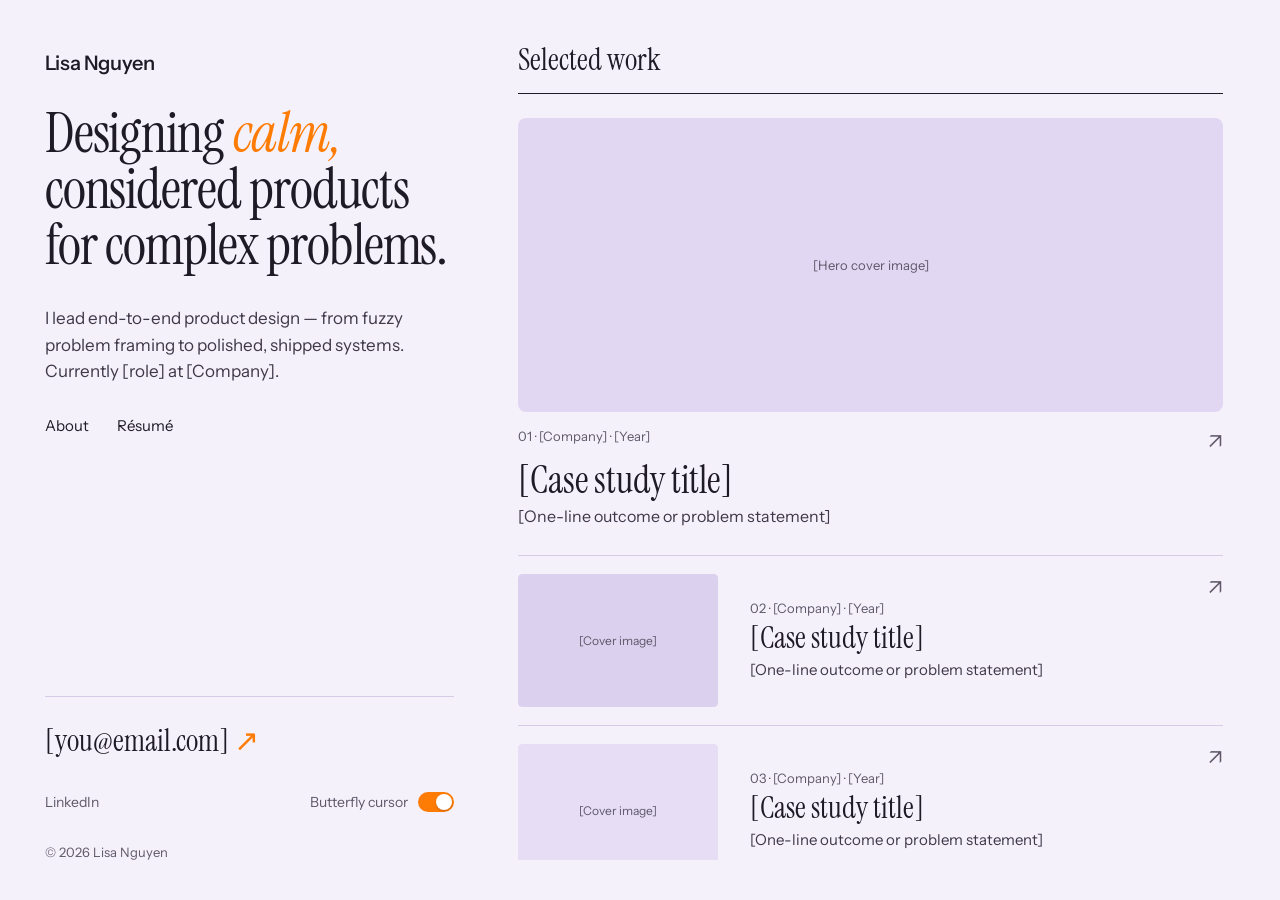
==== commit 6c46e4e3: "Set the header name to a light bold (550) at 20px Load Instrument Sans as a variable font (400–700) " ====
--- a/index.html
+++ b/index.html
@@ -7,7 +7,7 @@
   <meta name="description" content="Lisa Nguyen is a senior product designer designing calm, considered products for complex problems.">
   <link rel="preconnect" href="https://fonts.googleapis.com">
   <link rel="preconnect" href="https://fonts.gstatic.com" crossorigin>
-  <link href="https://fonts.googleapis.com/css2?family=Instrument+Serif:ital@0;1&family=Instrument+Sans:wght@400;500;600&display=swap" rel="stylesheet">
+  <link href="https://fonts.googleapis.com/css2?family=Instrument+Serif:ital@0;1&family=Instrument+Sans:wght@400..700&display=swap" rel="stylesheet">
   <link rel="stylesheet" href="styles.css">
   <script src="main.js" defer></script>
 </head>
--- a/styles.css
+++ b/styles.css
@@ -53,7 +53,7 @@
   clip: rect(0 0 0 0); white-space: nowrap;
 }
 
-.brand { display: inline-flex; align-items: center; text-decoration: none; font-family: var(--sans); font-weight: 500; font-size: 24px; line-height: 1; letter-spacing: -0.02em; color: var(--name-color); transition: color .3s var(--ease); }
+.brand { display: inline-flex; align-items: center; text-decoration: none; font-family: var(--sans); font-weight: 550; font-size: 20px; line-height: 1; letter-spacing: -0.02em; color: var(--name-color); transition: color .3s var(--ease); }
 .brand:hover { color: var(--muted); }
 .copyright { font-size: 13px; color: var(--muted); }
 .site-footer .copyright { flex-basis: 100%; }
@@ -135,7 +135,7 @@
      scroll on its own instead of clipping the email and copyright. */
   .intro { flex: 0 0 clamp(280px, 32vw, 440px); overflow-y: auto; scrollbar-width: thin; scrollbar-color: #CFC3E3 transparent; }
   /* Sit the name on the same baseline as the "Selected work" heading. */
-  .intro .brand { margin-top: 9px; }
+  .intro .brand { margin-top: 12.5px; }
   .worklist { flex: 1 1 0; height: 100%; overflow-y: auto; padding-right: 12px; scrollbar-width: thin; scrollbar-color: #CFC3E3 transparent; }
 }
 
